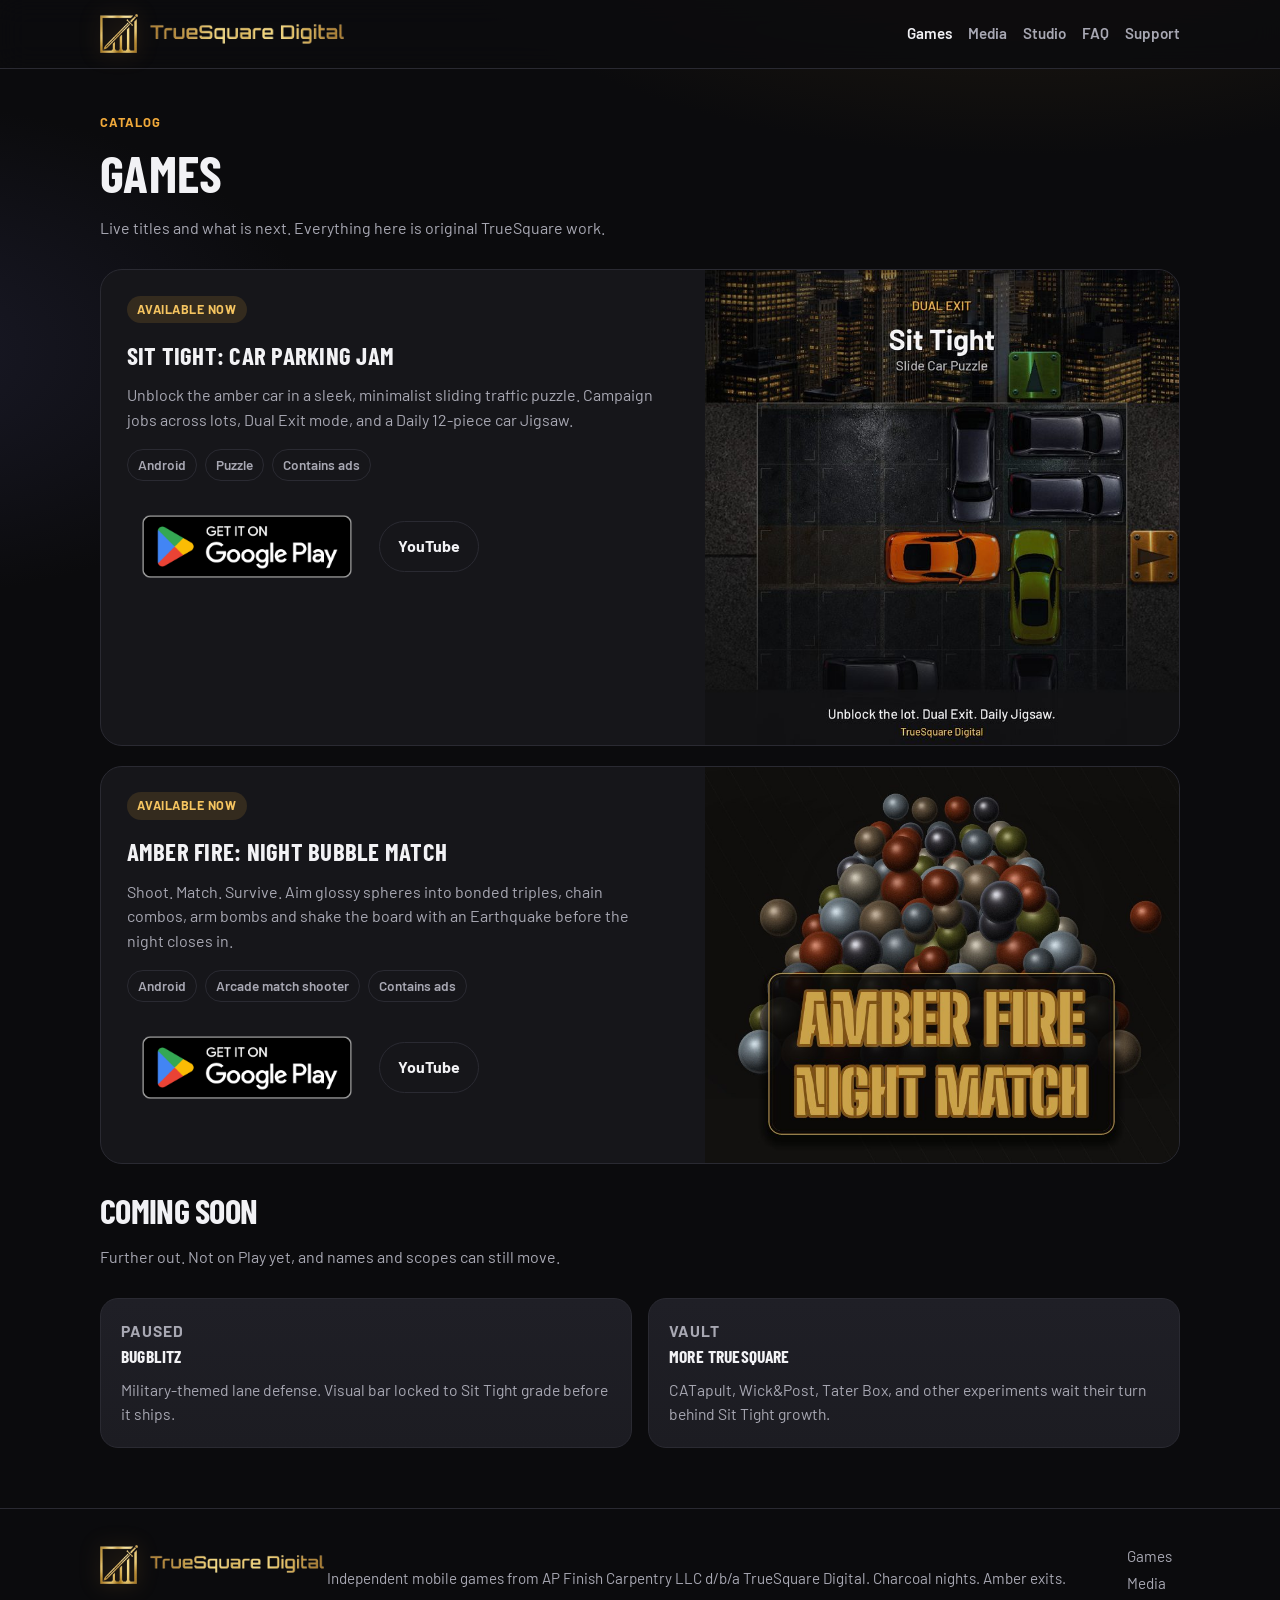
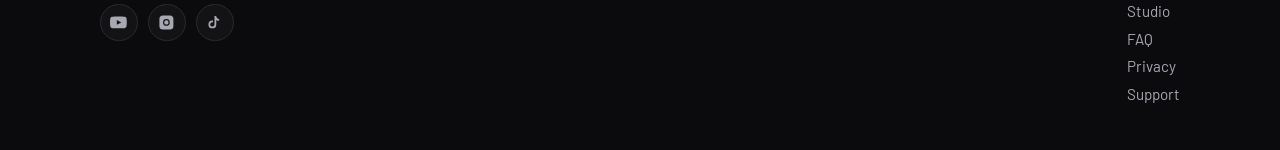
==== games/index.html @ a9b9c178 "Add the Media tab and the new Google Play titles (#10) Serve the approved clips at /media/, /media/s" ====
<!DOCTYPE html>
<html lang="en">
<head>
<meta charset="utf-8">
<meta name="viewport" content="width=device-width, initial-scale=1">
<title>Games — TrueSquare Digital</title>
<meta name="description" content="Sit Tight: Car Parking Jam is live. Amber Fire: Night Bubble Match, BugBlitz, and more TrueSquare titles are in the studio.">
<meta name="theme-color" content="#0b0b0d">
<link rel="icon" type="image/png" href="/assets/favicon.png">
<link rel="canonical" href="https://www.truesquaredigital.com/games/">
<meta property="og:title" content="Games — TrueSquare Digital">
<meta property="og:description" content="Sit Tight: Car Parking Jam is live. Amber Fire: Night Bubble Match, BugBlitz, and more TrueSquare titles are in the studio.">
<meta property="og:type" content="website">
<meta property="og:url" content="https://www.truesquaredigital.com/games/">
<meta property="og:image" content="https://www.truesquaredigital.com/assets/sittight-og.jpg">
<meta name="twitter:card" content="summary_large_image">
<link rel="preconnect" href="https://fonts.googleapis.com">
<link rel="preconnect" href="https://fonts.gstatic.com" crossorigin>
<link href="https://fonts.googleapis.com/css2?family=Barlow:wght@500;600;700;800&family=Barlow+Condensed:wght@700;800&display=swap" rel="stylesheet">
<link rel="stylesheet" href="/styles.css">
</head>
<body>
<header class="site-header">
  <div class="wrap nav">
    <a class="brand brand-logo" href="/" aria-label="TrueSquare Digital home"><img class="brand-mark logo-mark" src="/assets/tsq-logo-mark.png" width="38" height="39" alt=""><img class="logo-word" src="/assets/tsq-wordmark.png" width="450" height="47" alt="TrueSquare Digital"></a>
    <nav class="nav-links" aria-label="Primary">
      <a href="/games/" aria-current="page">Games</a>
      <a href="/media/">Media</a>
      <a href="/#studio">Studio</a>
      <a href="/#faq">FAQ</a>
      <a href="/support/">Support</a>
    </nav>
  </div>
</header>
<main class="wrap section">
  <p class="kicker">Catalog</p>
  <h1>Games</h1>
  <p class="section-intro">Live titles and what is next. Everything here is original TrueSquare work.</p>

  <article class="game-feature" style="margin-bottom:1.25rem">
    <div class="game-copy">
      <span class="pill">Available now</span>
      <h3>Sit Tight: Car Parking Jam</h3>
      <p class="game-meta">Unblock the amber car in a sleek, minimalist sliding traffic puzzle. Campaign jobs across lots, Dual Exit mode, and a Daily 12-piece car Jigsaw.</p>
      <div class="tags">
        <span class="tag">Android</span>
        <span class="tag">Puzzle</span>
        <span class="tag">Contains ads</span>
      </div>
      <div class="hero-cta">
        <a class="play-badge" href="https://play.google.com/store/apps/details?id=com.truesquare.sittight&utm_source=website&utm_medium=cta&utm_campaign=truesquare_site" rel="noopener" target="_blank"><img src="/assets/google-play-badge.png" width="240" height="93" alt="Get it on Google Play"></a>
        <a class="btn btn-ghost" href="https://www.youtube.com/@TrueSquareDigital" rel="noopener" target="_blank">YouTube</a>
      </div>
    </div>
    <div class="game-media">
      <img src="/assets/sittight-card.jpg" alt="Sit Tight Dual Exit board">
    </div>
  </article>

  <article class="game-feature" style="margin-bottom:1.25rem">
    <div class="game-copy">
      <span class="pill">Available now</span>
      <h3>Amber Fire: Night Bubble Match</h3>
      <p class="game-meta">Shoot. Match. Survive. Aim glossy spheres into bonded triples, chain combos, arm bombs and shake the board with an Earthquake before the night closes in.</p>
      <div class="tags">
        <span class="tag">Android</span>
        <span class="tag">Arcade match shooter</span>
        <span class="tag">Contains ads</span>
      </div>
      <div class="hero-cta">
        <a class="play-badge" href="https://play.google.com/store/apps/details?id=com.truesquare.amberfire&utm_source=website&utm_medium=cta&utm_campaign=truesquare_site" rel="noopener" target="_blank"><img src="/assets/google-play-badge.png" width="240" height="93" alt="Get Amber Fire on Google Play"></a>
        <a class="btn btn-ghost" href="https://www.youtube.com/@TrueSquareDigital" rel="noopener" target="_blank">YouTube</a>
      </div>
    </div>
    <div class="game-media">
      <img src="/assets/amber-wide.jpg" width="1080" height="700" alt="Amber Fire: Night Bubble Match title screen, a pyramid of glossy spheres">
    </div>
  </article>

  <h2>Coming soon</h2>
  <p class="section-intro">Further out. Not on Play yet, and names and scopes can still move.</p>
  <div class="coming">
    <article class="card"><p class="muted-label">Paused</p><h3>BugBlitz</h3><p>Military-themed lane defense. Visual bar locked to Sit Tight grade before it ships.</p></article>
    <article class="card"><p class="muted-label">Vault</p><h3>More TrueSquare</h3><p>CATapult, Wick&amp;Post, Tater Box, and other experiments wait their turn behind Sit Tight growth.</p></article>
  </div>
</main>
<footer class="site-footer">
  <div class="wrap footer-grid">
    <div>
      <a class="brand brand-logo footer-logo" href="/" aria-label="TrueSquare Digital home"><img class="logo-mark" src="/assets/tsq-logo-mark.png" width="38" height="39" alt=""><img class="logo-word" src="/assets/tsq-wordmark.png" width="450" height="47" alt="TrueSquare Digital"></a>
      Independent mobile games from AP Finish Carpentry LLC d/b/a TrueSquare Digital.
      Charcoal nights. Amber exits.
      <div class="social-row" aria-label="Social links">
        <a class="social" href="https://www.youtube.com/@TrueSquareDigital" rel="noopener" target="_blank" title="YouTube" aria-label="YouTube">
          <svg viewBox="0 0 24 24" aria-hidden="true"><path d="M23.5 6.2a3 3 0 0 0-2.1-2.1C19.5 3.5 12 3.5 12 3.5s-7.5 0-9.4.6A3 3 0 0 0 .5 6.2 31.5 31.5 0 0 0 0 12a31.5 31.5 0 0 0 .5 5.8 3 3 0 0 0 2.1 2.1c1.9.6 9.4.6 9.4.6s7.5 0 9.4-.6a3 3 0 0 0 2.1-2.1A31.5 31.5 0 0 0 24 12a31.5 31.5 0 0 0-.5-5.8zM9.75 15.5v-7l6.5 3.5-6.5 3.5z"/></svg>
        </a>
        <a class="social" href="https://www.instagram.com/truesquare_digital/" rel="noopener" target="_blank" title="Instagram" aria-label="Instagram">
          <svg viewBox="0 0 24 24" aria-hidden="true"><path d="M7 2h10a5 5 0 0 1 5 5v10a5 5 0 0 1-5 5H7a5 5 0 0 1-5-5V7a5 5 0 0 1 5-5zm5 5.2A4.8 4.8 0 1 0 16.8 12 4.8 4.8 0 0 0 12 7.2zm0 7.9A3.1 3.1 0 1 1 15.1 12 3.1 3.1 0 0 1 12 15.1zm6.2-8.9a1.15 1.15 0 1 1-1.15-1.15A1.15 1.15 0 0 1 18.2 6.2z"/></svg>
        </a>
        <a class="social" href="https://www.tiktok.com/@truesquaredigital" rel="noopener" target="_blank" title="TikTok" aria-label="TikTok">
          <svg viewBox="0 0 24 24" aria-hidden="true"><path d="M14.5 3c.4 2.4 1.9 4.1 4.3 4.4v2.4c-1.5.1-2.9-.4-4.1-1.3v6.4a5.6 5.6 0 1 1-5.6-5.6c.3 0 .6 0 .9.1v2.6a3 3 0 1 0 2.1 2.9V3h2.4z"/></svg>
        </a>
      </div>
    </div>
    <nav aria-label="Footer">
      <a href="/games/">Games</a>
      <a href="/media/">Media</a>
      <a href="/#studio">Studio</a>
      <a href="/#faq">FAQ</a>
      <a href="/privacy-policy/">Privacy</a>
      <a href="/support/">Support</a>
    </nav>
  </div>
</footer>
</body>
</html>
---- styles.css ----
:root {
  --bg: #0b0b0d;
  --bg-elev: #16161a;
  --bg-card: #1c1c22;
  --ink: #f2f2f5;
  --muted: #a8a8b3;
  --line: #2a2a32;
  --amber: #f0a93a;
  --amber-soft: #f5c460;
  --amber-dim: rgba(232, 168, 58, 0.14);
  --ok: #7dcea0;
  --radius: 18px;
  --max: 1080px;
  --font: "Barlow", "Segoe UI", system-ui, sans-serif;
}
* { box-sizing: border-box; }
html { scroll-behavior: smooth; }
body {
  margin: 0;
  font-family: var(--font);
  background: radial-gradient(1200px 600px at 80% -10%, #2a2112 0%, transparent 55%),
              radial-gradient(900px 500px at -10% 20%, #1a1a28 0%, transparent 50%),
              var(--bg);
  color: var(--ink);
  line-height: 1.55;
}
a { color: var(--amber-soft); text-decoration: none; }
a:hover { color: #fff; }
img { max-width: 100%; display: block; }
.wrap { width: min(var(--max), calc(100% - 2rem)); margin: 0 auto; }
.site-header {
  position: sticky; top: 0; z-index: 40;
  backdrop-filter: blur(14px);
  background: rgba(12,12,14,0.82);
  border-bottom: 1px solid var(--line);
}
.nav {
  display: flex; align-items: center; justify-content: space-between;
  padding: 0.9rem 0; gap: 1rem;
}
.brand {
  display: flex; align-items: center; gap: 0.7rem;
  color: var(--ink); font-weight: 700; letter-spacing: 0.02em;
}
.brand-mark {
  width: 40px; height: 40px; object-fit: contain; flex: 0 0 auto;
}
.nav-links { display: flex; flex-wrap: wrap; gap: 0.35rem 1rem; align-items: center; }
.nav-links a:not(.btn) { color: var(--muted); font-weight: 600; font-size: 0.95rem; }
.nav-links a:not(.btn):hover,
.nav-links a[aria-current="page"]:not(.btn) { color: var(--ink); }
.nav-links .btn { font-size: 0.95rem; }
.btn {
  display: inline-flex; align-items: center; justify-content: center; gap: 0.45rem;
  padding: 0.75rem 1.15rem; border-radius: 999px; font-weight: 700;
  border: 1px solid transparent; transition: 0.15s ease;
}
.btn-primary { background: var(--amber); color: #16110a; }
.btn-primary:hover { background: var(--amber-soft); color: #16110a; }
.play-badge { display: inline-flex; line-height: 0; }
.play-badge img { width: 240px; height: auto; }
.btn-ghost {
  background: transparent; color: var(--ink); border-color: var(--line);
}
.btn-ghost:hover { border-color: var(--amber); color: var(--amber-soft); }
.hero {
  display: grid; grid-template-columns: 1.05fr 0.95fr; gap: 2.5rem;
  align-items: center; padding: 3.5rem 0 2.5rem;
}
.kicker {
  color: var(--amber); font-weight: 700; letter-spacing: 0.08em;
  text-transform: uppercase; font-size: 0.8rem; margin: 0 0 0.8rem;
}
h1 {
  font-size: clamp(2.2rem, 4vw, 3.4rem); line-height: 1.08;
  margin: 0 0 1rem; letter-spacing: -0.02em;
}
.lede { color: var(--muted); font-size: 1.12rem; margin: 0 0 1.5rem; max-width: 38rem; }
.hero-cta { display: flex; flex-wrap: wrap; gap: 0.75rem; margin-bottom: 1.25rem; align-items: center; }
.trust {
  display: flex; flex-wrap: wrap; gap: 0.6rem 1.1rem; color: var(--muted); font-size: 0.92rem;
}
.trust span::before { content: "•"; color: var(--amber); margin-right: 0.55rem; }
.trust span:first-child::before { content: none; margin: 0; }
.hero-visual {
  position: relative; border-radius: calc(var(--radius) + 6px);
  overflow: hidden; border: 1px solid var(--line);
  box-shadow: 0 30px 80px rgba(0,0,0,0.45);
}
.hero-visual img { width: 100%; aspect-ratio: 16/10; object-fit: cover; }
.badge {
  position: absolute; left: 1rem; bottom: 1rem;
  background: rgba(12,12,14,0.86); border: 1px solid var(--line);
  padding: 0.55rem 0.8rem; border-radius: 999px; font-size: 0.85rem; font-weight: 650;
}
.section { padding: 2.75rem 0; }
.section h2 {
  margin: 0 0 0.5rem; font-size: clamp(1.6rem, 3vw, 2.15rem); letter-spacing: -0.02em;
}
.section-intro { color: var(--muted); max-width: 40rem; margin: 0 0 1.75rem; }
.grid-3 {
  display: grid; grid-template-columns: repeat(3, 1fr); gap: 1rem;
}
.card {
  background: linear-gradient(180deg, #1f1f26, var(--bg-card));
  border: 1px solid var(--line); border-radius: var(--radius); padding: 1.25rem;
}
.card h3 { margin: 0 0 0.45rem; font-size: 1.1rem; }
.card p { margin: 0; color: var(--muted); font-size: 0.98rem; }
.icon-dot {
  width: 2.1rem; height: 2.1rem; border-radius: 0.7rem; margin-bottom: 0.9rem;
  background: var(--amber-dim); border: 1px solid rgba(232,168,58,0.28);
  display: grid; place-items: center; color: var(--amber); font-weight: 800;
}
.game-feature {
  display: grid; grid-template-columns: 1.1fr 0.9fr; gap: 1.5rem;
  background: var(--bg-elev); border: 1px solid var(--line);
  border-radius: calc(var(--radius) + 4px); overflow: hidden;
}
.game-copy { padding: 1.6rem 1.6rem 1.8rem; }
.pill {
  display: inline-block; padding: 0.25rem 0.65rem; border-radius: 999px;
  background: var(--amber-dim); color: var(--amber-soft); font-size: 0.78rem;
  font-weight: 700; letter-spacing: 0.04em; text-transform: uppercase; margin-bottom: 0.8rem;
}
.game-copy h3 { margin: 0 0 0.55rem; font-size: 1.55rem; }
.game-meta { color: var(--muted); margin: 0 0 1rem; }
.tags { display: flex; flex-wrap: wrap; gap: 0.45rem; margin: 0 0 1.2rem; }
.tag {
  border: 1px solid var(--line); color: var(--muted); border-radius: 999px;
  padding: 0.28rem 0.65rem; font-size: 0.85rem; font-weight: 600;
}
.game-media img { width: 100%; height: 100%; object-fit: cover; min-height: 280px; }
.coming {
  display: grid; grid-template-columns: repeat(3, 1fr); gap: 1rem; margin-top: 1rem;
}
.coming .card { min-height: 150px; }
.muted-label { color: var(--amber); font-size: 0.78rem; font-weight: 700; letter-spacing: 0.06em; text-transform: uppercase; }
.cta-band {
  margin: 1rem 0 2.5rem; padding: 1.6rem;
  border-radius: var(--radius);
  border: 1px solid rgba(232,168,58,0.35);
  background: linear-gradient(120deg, rgba(232,168,58,0.14), rgba(28,28,34,0.2));
  display: flex; flex-wrap: wrap; gap: 1rem; align-items: center; justify-content: space-between;
}
.cta-band p { margin: 0.2rem 0 0; color: var(--muted); }
.site-footer {
  border-top: 1px solid var(--line); padding: 2rem 0 2.5rem; margin-top: 1rem;
  color: var(--muted); font-size: 0.95rem;
}
.footer-grid {
  display: grid; grid-template-columns: minmax(0, 1.2fr) auto; gap: 1.5rem 2rem; align-items: start;
}
.footer-grid strong { color: var(--ink); display: block; margin-bottom: 0.55rem; }
.footer-grid a { display: block; color: var(--muted); margin: 0.25rem 0; }
.footer-grid a:hover { color: var(--amber-soft); }
.footer-grid a.footer-logo { display: inline-flex; }
.footer-grid .f-links {
  display: flex; flex-wrap: wrap; justify-content: flex-end; align-content: flex-start;
  gap: 0.7rem 1.4rem; padding-top: 0.15rem;
}
.footer-grid .f-links a { display: inline; margin: 0; color: var(--ink); font-weight: 600; }
.footer-grid .f-links a:last-child { color: var(--amber); }
.footer-grid .f-links a:hover { color: var(--amber-soft); }
.legal { max-width: 46rem; padding: 2.5rem 0 3rem; }
.legal h1 { font-size: 2rem; margin-bottom: 0.4rem; }
.legal h2 { font-size: 1.2rem; margin: 1.6rem 0 0.5rem; }
.legal p, .legal li { color: var(--muted); }
.legal ul { padding-left: 1.2rem; }
.meta { color: var(--muted); font-size: 0.92rem; margin-bottom: 1.4rem; }
@media (min-width: 901px) {
  main.legal:has(h2) { max-width: 68ch; margin-left: auto; margin-right: auto; }
}
@media (max-width: 900px) {
  .hero, .game-feature, .grid-3, .coming, .footer-grid { grid-template-columns: 1fr; }
  .nav { flex-direction: column; align-items: flex-start; }
}

.social-row { display: flex; gap: 0.65rem; margin-top: 0.85rem; flex-wrap: wrap; }
.social {
  width: 2.35rem; height: 2.35rem; border-radius: 999px;
  border: 1px solid var(--line);
  display: flex; align-items: center; justify-content: center;
  padding: 0;
  color: var(--ink); background: rgba(255,255,255,0.03);
}
.footer-grid a.social {
  display: flex; align-items: center; justify-content: center;
  margin: 0; padding: 0;
}
.social:hover { border-color: var(--amber); color: var(--amber-soft); background: var(--amber-dim); }
.social svg,
.social img { display: block; width: 1.05rem; height: 1.05rem; margin: 0; padding: 0; fill: currentColor; }

/* Direction A studio look, shared by inner pages (2026-10-26) */
h1, h2, .game-feature h3, .coming h3 { font-family: "Barlow Condensed", "Barlow", "Segoe UI", system-ui, sans-serif; text-transform: uppercase; letter-spacing: .01em; }
h1 { letter-spacing: .005em; }
.brand { font-family: "Barlow Condensed", "Barlow", sans-serif; font-weight: 800; font-size: 1.25rem; text-transform: uppercase; letter-spacing: .04em; }
.brand b { color: var(--amber); font-weight: 800; }
.btn-primary { background: linear-gradient(180deg, #f6be55, #e08b1e); box-shadow: 0 8px 24px rgba(240,169,58,.3); }
.legal h1, .legal h2 { text-transform: none; }
.pill.soon { background: rgba(10,10,12,.78); color: var(--amber-soft); border: 1px solid rgba(240,169,58,.5); }
.soon-chip { display: inline-flex; align-items: center; height: 46px; padding: 0 16px; border-radius: 10px; border: 1px dashed #3a3a44; color: var(--muted); font-weight: 700; font-size: .92rem; }
@media (min-width: 901px) { .coming { grid-template-columns: repeat(2, 1fr); } }
.game-media img[src$="amber-wide.jpg"] { object-position: 50% 78%; }

/* real wordmark + mark images (2026-10-26 v2) */
.brand-logo { gap: 12px; }
.brand-logo .logo-mark { width: 38px; height: auto; filter: drop-shadow(0 0 10px rgba(240,169,58,.25)); }
.brand-logo .logo-word { height: 20px; width: auto; }
.footer-logo { display: inline-flex; margin-bottom: .6rem; }
.footer-logo .logo-word { height: 18px; }
@media (max-width: 900px) {
  .brand-logo .logo-mark { width: 32px; }
  .brand-logo .logo-word { height: 15px; }
  .footer-grid .f-links { flex-direction: column; align-items: flex-start; justify-content: flex-start; gap: 0.65rem; }
}
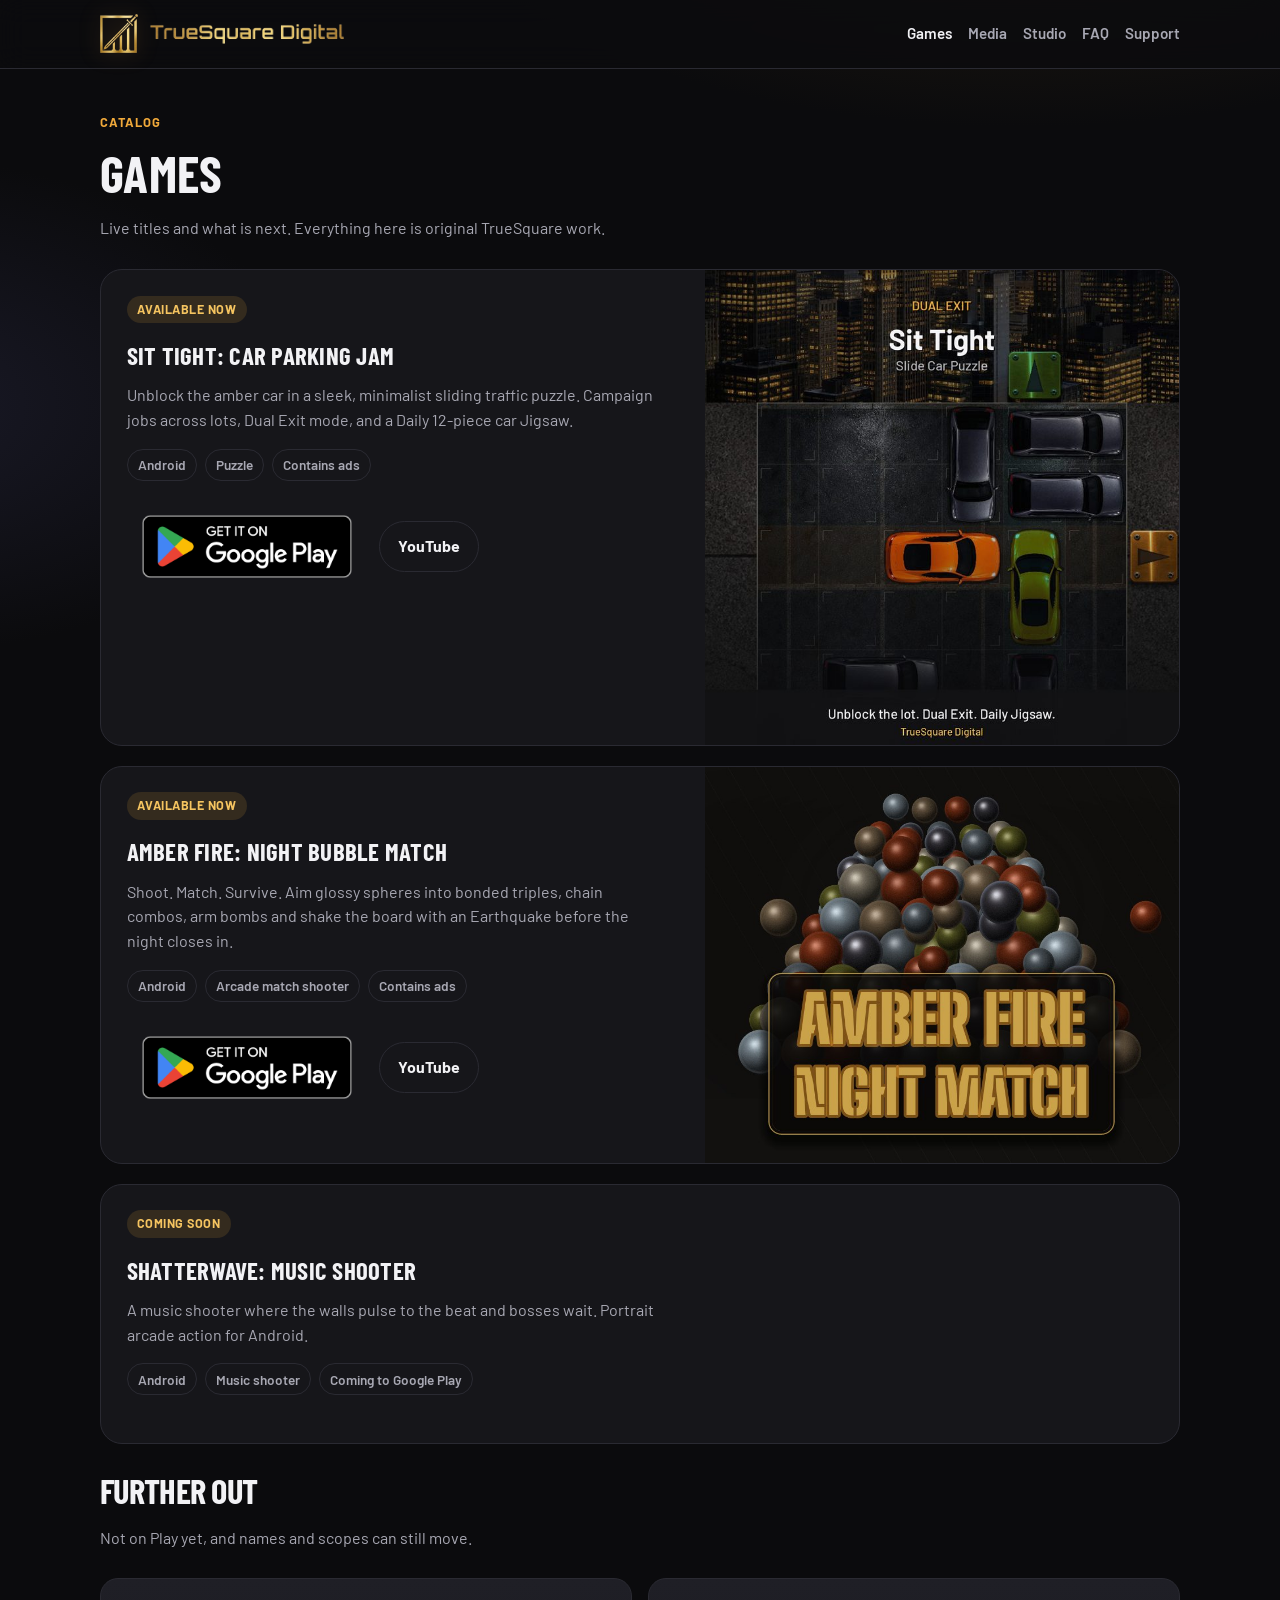
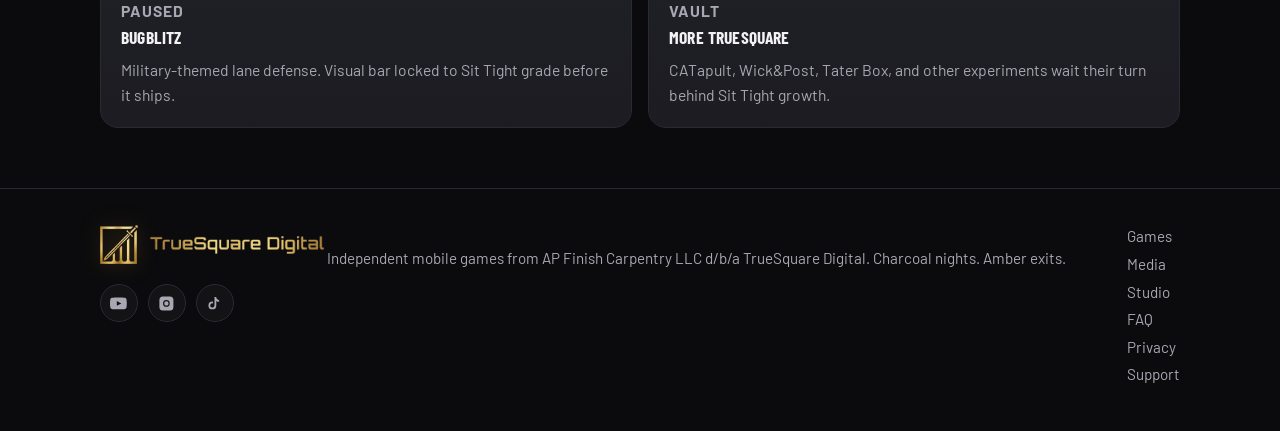
==== commit 41426d3d: "Games: add Shatterwave: Music Shooter coming-soon card Text only, no store link, no media (none Eye-" ====
--- a/games/index.html
+++ b/games/index.html
@@ -4,12 +4,12 @@
 <meta charset="utf-8">
 <meta name="viewport" content="width=device-width, initial-scale=1">
 <title>Games — TrueSquare Digital</title>
-<meta name="description" content="Sit Tight: Car Parking Jam is live. Amber Fire: Night Bubble Match, BugBlitz, and more TrueSquare titles are in the studio.">
+<meta name="description" content="Sit Tight: Car Parking Jam is live. Amber Fire: Night Bubble Match is live too. Shatterwave: Music Shooter is coming soon.">
 <meta name="theme-color" content="#0b0b0d">
 <link rel="icon" type="image/png" href="/assets/favicon.png">
 <link rel="canonical" href="https://www.truesquaredigital.com/games/">
 <meta property="og:title" content="Games — TrueSquare Digital">
-<meta property="og:description" content="Sit Tight: Car Parking Jam is live. Amber Fire: Night Bubble Match, BugBlitz, and more TrueSquare titles are in the studio.">
+<meta property="og:description" content="Sit Tight: Car Parking Jam is live. Amber Fire: Night Bubble Match is live too. Shatterwave: Music Shooter is coming soon.">
 <meta property="og:type" content="website">
 <meta property="og:url" content="https://www.truesquaredigital.com/games/">
 <meta property="og:image" content="https://www.truesquaredigital.com/assets/sittight-og.jpg">
@@ -48,7 +48,7 @@
         <span class="tag">Contains ads</span>
       </div>
       <div class="hero-cta">
-        <a class="play-badge" href="https://play.google.com/store/apps/details?id=com.truesquare.sittight&utm_source=website&utm_medium=cta&utm_campaign=truesquare_site" rel="noopener" target="_blank"><img src="/assets/google-play-badge.png" width="240" height="93" alt="Get it on Google Play"></a>
+        <a class="play-badge" href="https://play.google.com/store/apps/details?id=com.truesquare.sittight&referrer=utm_source%3Dwebsite%26utm_medium%3Dweb%26utm_campaign%3Dtsq_organic" rel="noopener" target="_blank"><img src="/assets/google-play-badge.png" width="240" height="93" alt="Get it on Google Play"></a>
         <a class="btn btn-ghost" href="https://www.youtube.com/@TrueSquareDigital" rel="noopener" target="_blank">YouTube</a>
       </div>
     </div>
@@ -68,7 +68,7 @@
         <span class="tag">Contains ads</span>
       </div>
       <div class="hero-cta">
-        <a class="play-badge" href="https://play.google.com/store/apps/details?id=com.truesquare.amberfire&utm_source=website&utm_medium=cta&utm_campaign=truesquare_site" rel="noopener" target="_blank"><img src="/assets/google-play-badge.png" width="240" height="93" alt="Get Amber Fire on Google Play"></a>
+        <a class="play-badge" href="https://play.google.com/store/apps/details?id=com.truesquare.amberfire&referrer=utm_source%3Dwebsite%26utm_medium%3Dweb%26utm_campaign%3Dtsq_organic" rel="noopener" target="_blank"><img src="/assets/google-play-badge.png" width="240" height="93" alt="Get Amber Fire on Google Play"></a>
         <a class="btn btn-ghost" href="https://www.youtube.com/@TrueSquareDigital" rel="noopener" target="_blank">YouTube</a>
       </div>
     </div>
@@ -77,8 +77,21 @@
     </div>
   </article>
 
-  <h2>Coming soon</h2>
-  <p class="section-intro">Further out. Not on Play yet, and names and scopes can still move.</p>
+  <article class="game-feature" style="margin-bottom:1.25rem" id="shatterwave">
+    <div class="game-copy">
+      <span class="pill">Coming soon</span>
+      <h3>Shatterwave: Music Shooter</h3>
+      <p class="game-meta">A music shooter where the walls pulse to the beat and bosses wait. Portrait arcade action for Android.</p>
+      <div class="tags">
+        <span class="tag">Android</span>
+        <span class="tag">Music shooter</span>
+        <span class="tag">Coming to Google Play</span>
+      </div>
+    </div>
+  </article>
+
+  <h2>Further out</h2>
+  <p class="section-intro">Not on Play yet, and names and scopes can still move.</p>
   <div class="coming">
     <article class="card"><p class="muted-label">Paused</p><h3>BugBlitz</h3><p>Military-themed lane defense. Visual bar locked to Sit Tight grade before it ships.</p></article>
     <article class="card"><p class="muted-label">Vault</p><h3>More TrueSquare</h3><p>CATapult, Wick&amp;Post, Tater Box, and other experiments wait their turn behind Sit Tight growth.</p></article>
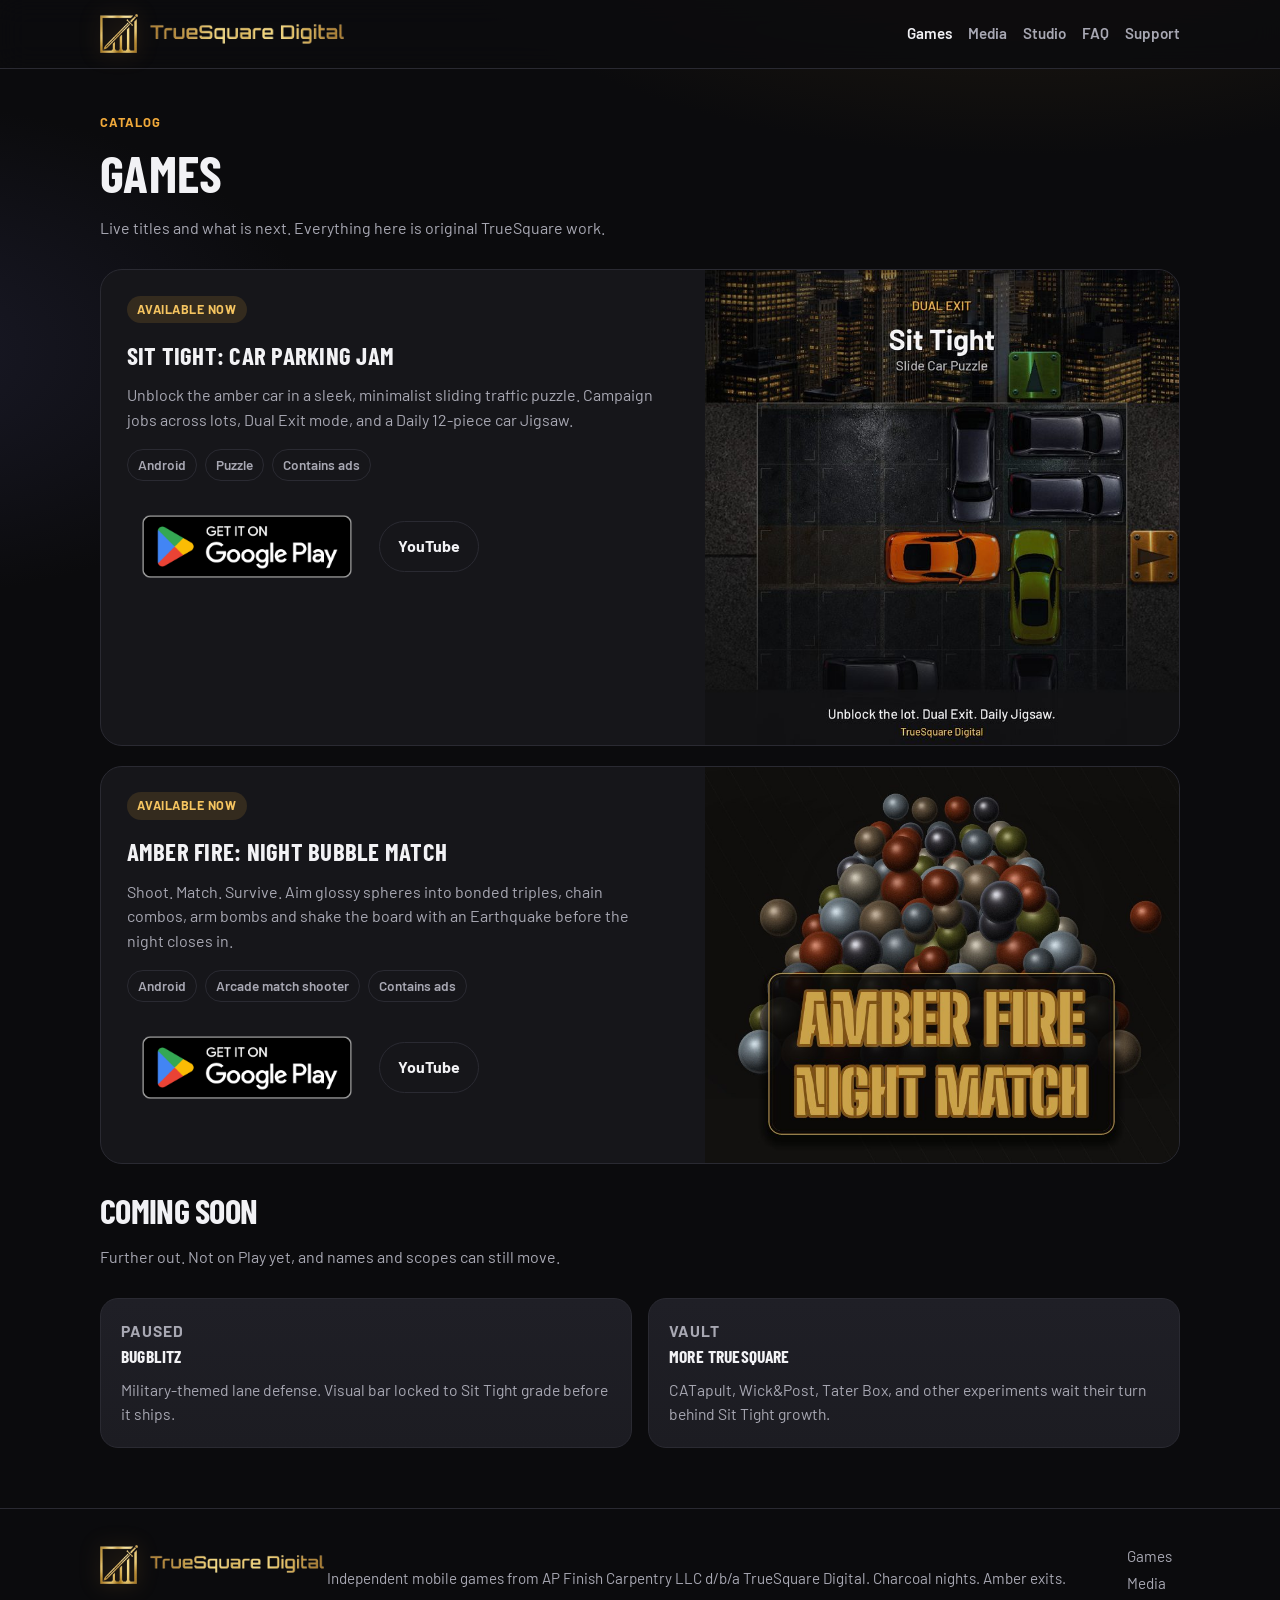
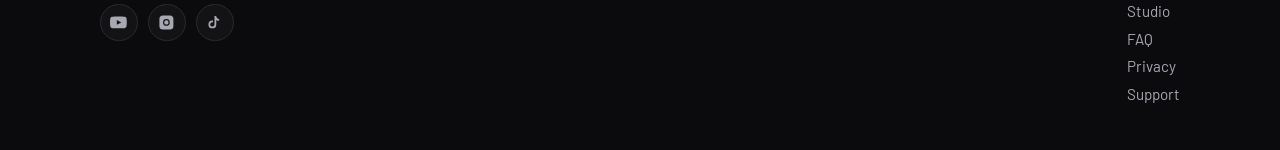
==== commit 865da85d: "Merge pull request #24 from TSQMain/site/web-pass-2026-11-17 Web pass: align game names with Play, r" ====
--- a/games/index.html
+++ b/games/index.html
@@ -3,13 +3,13 @@
 <head>
 <meta charset="utf-8">
 <meta name="viewport" content="width=device-width, initial-scale=1">
-<title>Games — TrueSquare Digital</title>
-<meta name="description" content="Sit Tight: Car Parking Jam is live. Amber Fire: Night Bubble Match is live too. Shatterwave: Music Shooter is coming soon.">
+<title>Games | TrueSquare Digital</title>
+<meta name="description" content="Sit Tight: Car Parking Jam is live. Amber Fire: Night Bubble Match, BugBlitz, and more TrueSquare titles are in the studio.">
 <meta name="theme-color" content="#0b0b0d">
 <link rel="icon" type="image/png" href="/assets/favicon.png">
 <link rel="canonical" href="https://www.truesquaredigital.com/games/">
-<meta property="og:title" content="Games — TrueSquare Digital">
-<meta property="og:description" content="Sit Tight: Car Parking Jam is live. Amber Fire: Night Bubble Match is live too. Shatterwave: Music Shooter is coming soon.">
+<meta property="og:title" content="Games | TrueSquare Digital">
+<meta property="og:description" content="Sit Tight: Car Parking Jam is live. Amber Fire: Night Bubble Match, BugBlitz, and more TrueSquare titles are in the studio.">
 <meta property="og:type" content="website">
 <meta property="og:url" content="https://www.truesquaredigital.com/games/">
 <meta property="og:image" content="https://www.truesquaredigital.com/assets/sittight-og.jpg">
@@ -77,21 +77,8 @@
     </div>
   </article>
 
-  <article class="game-feature" style="margin-bottom:1.25rem" id="shatterwave">
-    <div class="game-copy">
-      <span class="pill">Coming soon</span>
-      <h3>Shatterwave: Music Shooter</h3>
-      <p class="game-meta">A music shooter where the walls pulse to the beat and bosses wait. Portrait arcade action for Android.</p>
-      <div class="tags">
-        <span class="tag">Android</span>
-        <span class="tag">Music shooter</span>
-        <span class="tag">Coming to Google Play</span>
-      </div>
-    </div>
-  </article>
-
-  <h2>Further out</h2>
-  <p class="section-intro">Not on Play yet, and names and scopes can still move.</p>
+  <h2>Coming soon</h2>
+  <p class="section-intro">Further out. Not on Play yet, and names and scopes can still move.</p>
   <div class="coming">
     <article class="card"><p class="muted-label">Paused</p><h3>BugBlitz</h3><p>Military-themed lane defense. Visual bar locked to Sit Tight grade before it ships.</p></article>
     <article class="card"><p class="muted-label">Vault</p><h3>More TrueSquare</h3><p>CATapult, Wick&amp;Post, Tater Box, and other experiments wait their turn behind Sit Tight growth.</p></article>
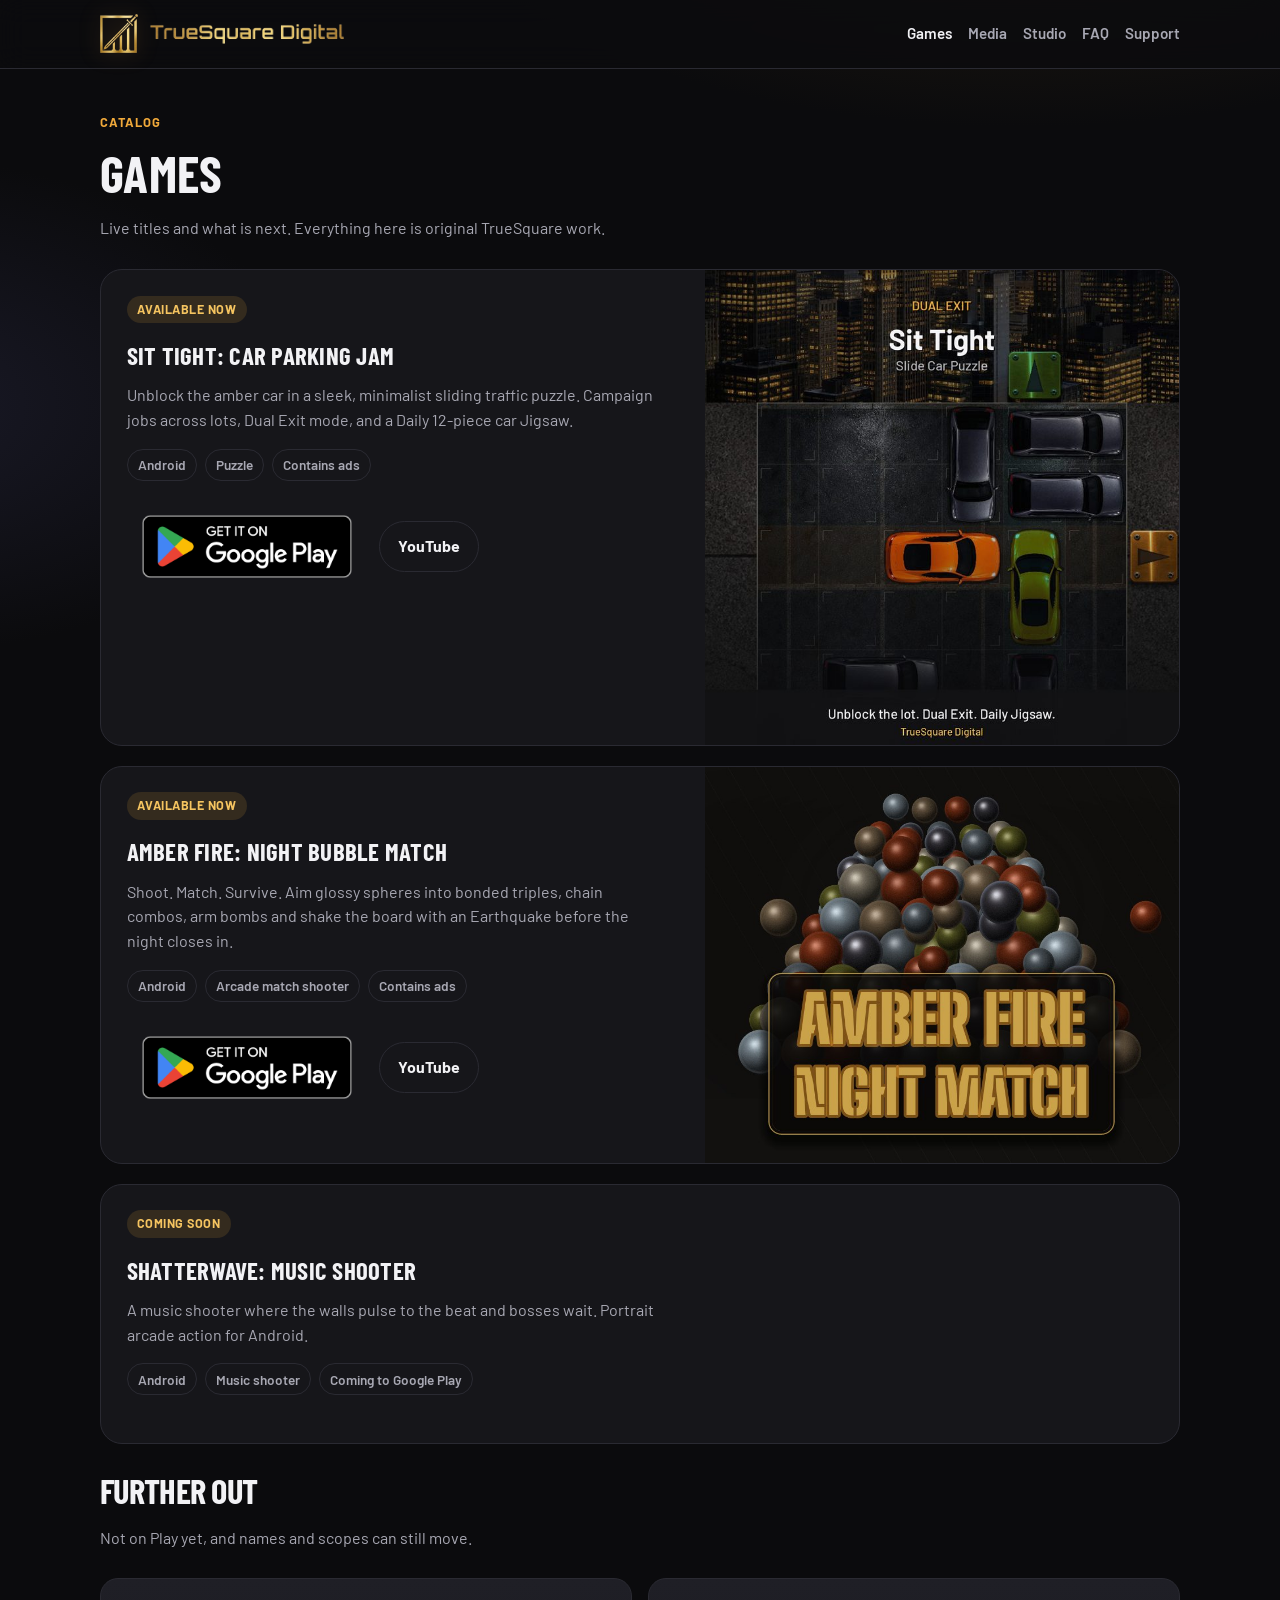
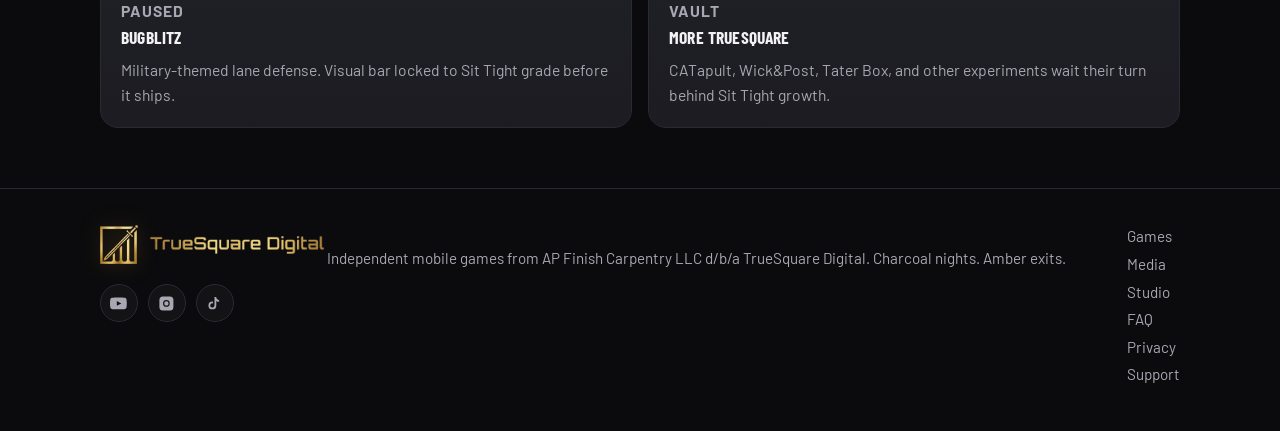
==== commit 3629c61d: "Merge main into web/shatterwave-coming-soon (keep Shatterwave description, dash-free title) Co-Autho" ====
--- a/games/index.html
+++ b/games/index.html
@@ -4,12 +4,12 @@
 <meta charset="utf-8">
 <meta name="viewport" content="width=device-width, initial-scale=1">
 <title>Games | TrueSquare Digital</title>
-<meta name="description" content="Sit Tight: Car Parking Jam is live. Amber Fire: Night Bubble Match, BugBlitz, and more TrueSquare titles are in the studio.">
+<meta name="description" content="Sit Tight: Car Parking Jam is live. Amber Fire: Night Bubble Match is live too. Shatterwave: Music Shooter is coming soon.">
 <meta name="theme-color" content="#0b0b0d">
 <link rel="icon" type="image/png" href="/assets/favicon.png">
 <link rel="canonical" href="https://www.truesquaredigital.com/games/">
 <meta property="og:title" content="Games | TrueSquare Digital">
-<meta property="og:description" content="Sit Tight: Car Parking Jam is live. Amber Fire: Night Bubble Match, BugBlitz, and more TrueSquare titles are in the studio.">
+<meta property="og:description" content="Sit Tight: Car Parking Jam is live. Amber Fire: Night Bubble Match is live too. Shatterwave: Music Shooter is coming soon.">
 <meta property="og:type" content="website">
 <meta property="og:url" content="https://www.truesquaredigital.com/games/">
 <meta property="og:image" content="https://www.truesquaredigital.com/assets/sittight-og.jpg">
@@ -77,8 +77,21 @@
     </div>
   </article>
 
-  <h2>Coming soon</h2>
-  <p class="section-intro">Further out. Not on Play yet, and names and scopes can still move.</p>
+  <article class="game-feature" style="margin-bottom:1.25rem" id="shatterwave">
+    <div class="game-copy">
+      <span class="pill">Coming soon</span>
+      <h3>Shatterwave: Music Shooter</h3>
+      <p class="game-meta">A music shooter where the walls pulse to the beat and bosses wait. Portrait arcade action for Android.</p>
+      <div class="tags">
+        <span class="tag">Android</span>
+        <span class="tag">Music shooter</span>
+        <span class="tag">Coming to Google Play</span>
+      </div>
+    </div>
+  </article>
+
+  <h2>Further out</h2>
+  <p class="section-intro">Not on Play yet, and names and scopes can still move.</p>
   <div class="coming">
     <article class="card"><p class="muted-label">Paused</p><h3>BugBlitz</h3><p>Military-themed lane defense. Visual bar locked to Sit Tight grade before it ships.</p></article>
     <article class="card"><p class="muted-label">Vault</p><h3>More TrueSquare</h3><p>CATapult, Wick&amp;Post, Tater Box, and other experiments wait their turn behind Sit Tight growth.</p></article>
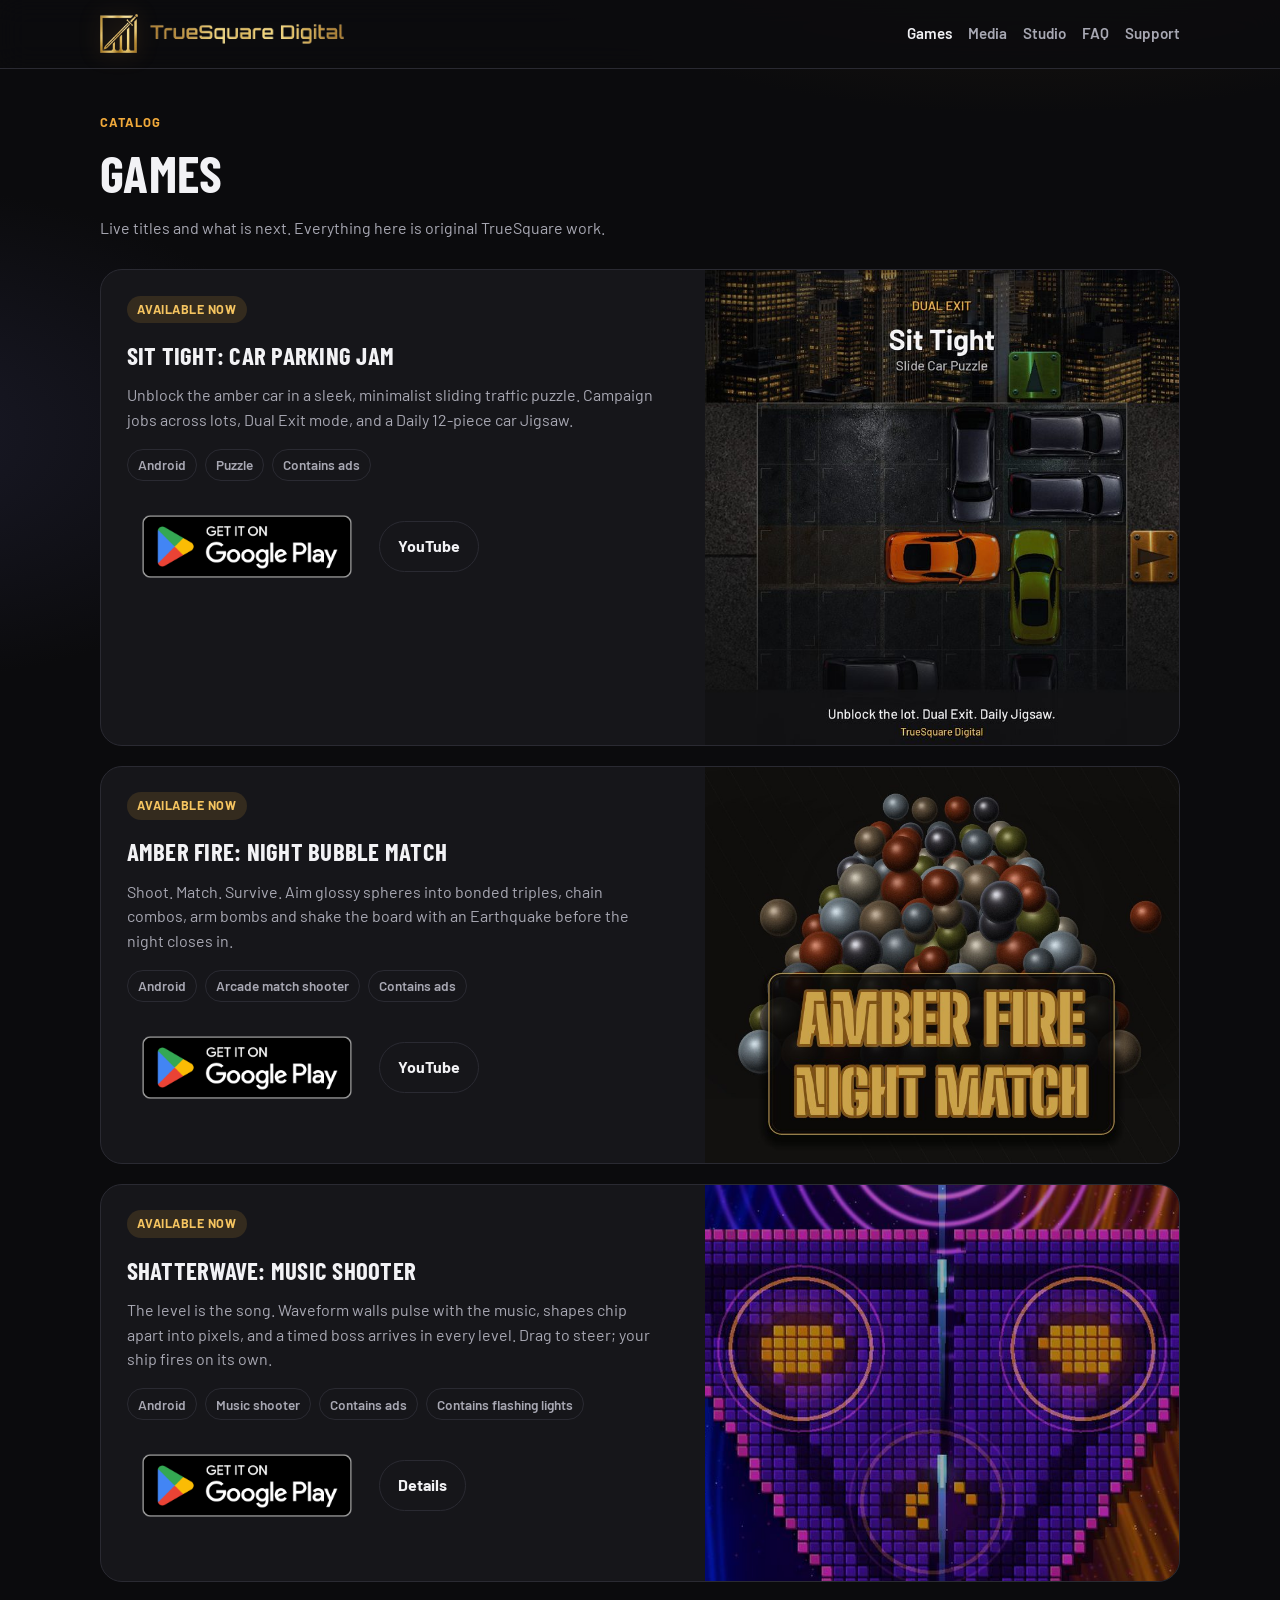
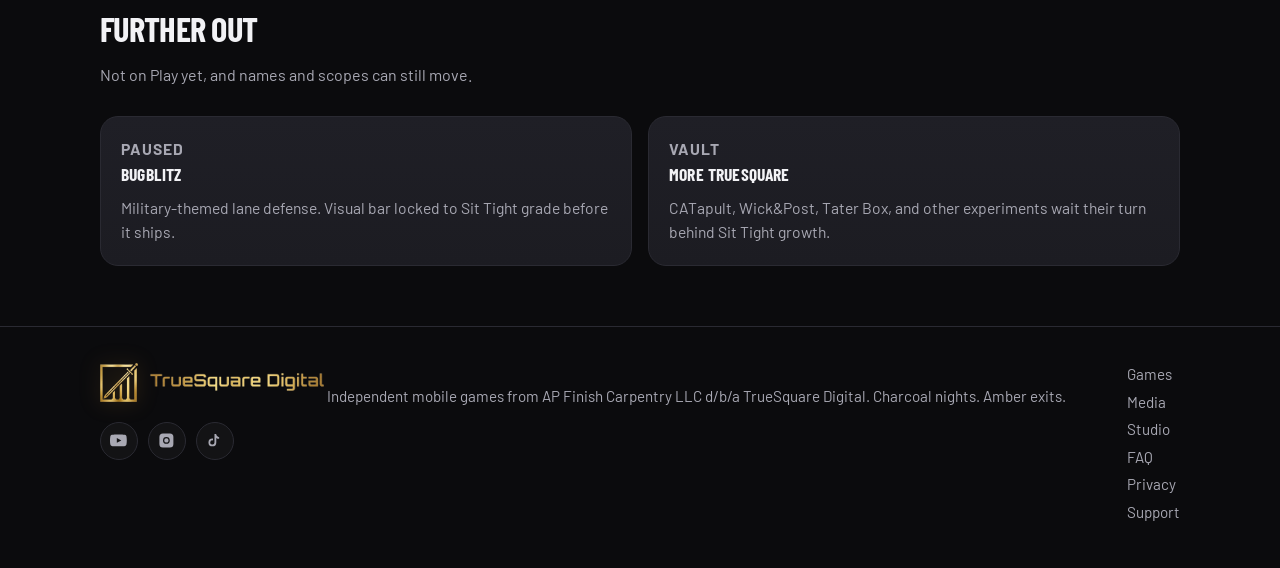
==== commit cc77db46: "Shatterwave launch prep: game page, home and games cards, sitemap (merge at launch) Co-Authored-By: " ====
--- a/games/index.html
+++ b/games/index.html
@@ -4,12 +4,12 @@
 <meta charset="utf-8">
 <meta name="viewport" content="width=device-width, initial-scale=1">
 <title>Games | TrueSquare Digital</title>
-<meta name="description" content="Sit Tight: Car Parking Jam is live. Amber Fire: Night Bubble Match is live too. Shatterwave: Music Shooter is coming soon.">
+<meta name="description" content="Sit Tight: Car Parking Jam is live. Amber Fire: Night Bubble Match is live too. Shatterwave: Music Shooter is live too.">
 <meta name="theme-color" content="#0b0b0d">
 <link rel="icon" type="image/png" href="/assets/favicon.png">
 <link rel="canonical" href="https://www.truesquaredigital.com/games/">
 <meta property="og:title" content="Games | TrueSquare Digital">
-<meta property="og:description" content="Sit Tight: Car Parking Jam is live. Amber Fire: Night Bubble Match is live too. Shatterwave: Music Shooter is coming soon.">
+<meta property="og:description" content="Sit Tight: Car Parking Jam is live. Amber Fire: Night Bubble Match is live too. Shatterwave: Music Shooter is live too.">
 <meta property="og:type" content="website">
 <meta property="og:url" content="https://www.truesquaredigital.com/games/">
 <meta property="og:image" content="https://www.truesquaredigital.com/assets/sittight-og.jpg">
@@ -77,16 +77,25 @@
     </div>
   </article>
 
+  <!-- Shatterwave goes live on Google Play at launch (target Dec 10). Merge this PR only when the Play listing is public, or the badge link will 404. -->
   <article class="game-feature" style="margin-bottom:1.25rem" id="shatterwave">
     <div class="game-copy">
-      <span class="pill">Coming soon</span>
+      <span class="pill">Available now</span>
       <h3>Shatterwave: Music Shooter</h3>
-      <p class="game-meta">A music shooter where the walls pulse to the beat and bosses wait. Portrait arcade action for Android.</p>
+      <p class="game-meta">The level is the song. Waveform walls pulse with the music, shapes chip apart into pixels, and a timed boss arrives in every level. Drag to steer; your ship fires on its own.</p>
       <div class="tags">
         <span class="tag">Android</span>
         <span class="tag">Music shooter</span>
-        <span class="tag">Coming to Google Play</span>
+        <span class="tag">Contains ads</span>
+        <span class="tag">Contains flashing lights</span>
       </div>
+      <div class="hero-cta">
+        <a class="play-badge" href="https://play.google.com/store/apps/details?id=com.truesquare.shatterwave&referrer=utm_source%3Dwebsite%26utm_medium%3Dweb%26utm_campaign%3Dtsq_organic" rel="noopener" target="_blank"><img src="/assets/google-play-badge.png" width="240" height="93" alt="Get Shatterwave on Google Play"></a>
+        <a class="btn btn-ghost" href="/games/shatterwave/">Details</a>
+      </div>
+    </div>
+    <div class="game-media">
+      <img src="/assets/shatterwave-card.jpg" width="1024" height="500" alt="Shatterwave: Music Shooter, a pixel boss above glowing waveform walls">
     </div>
   </article>
 
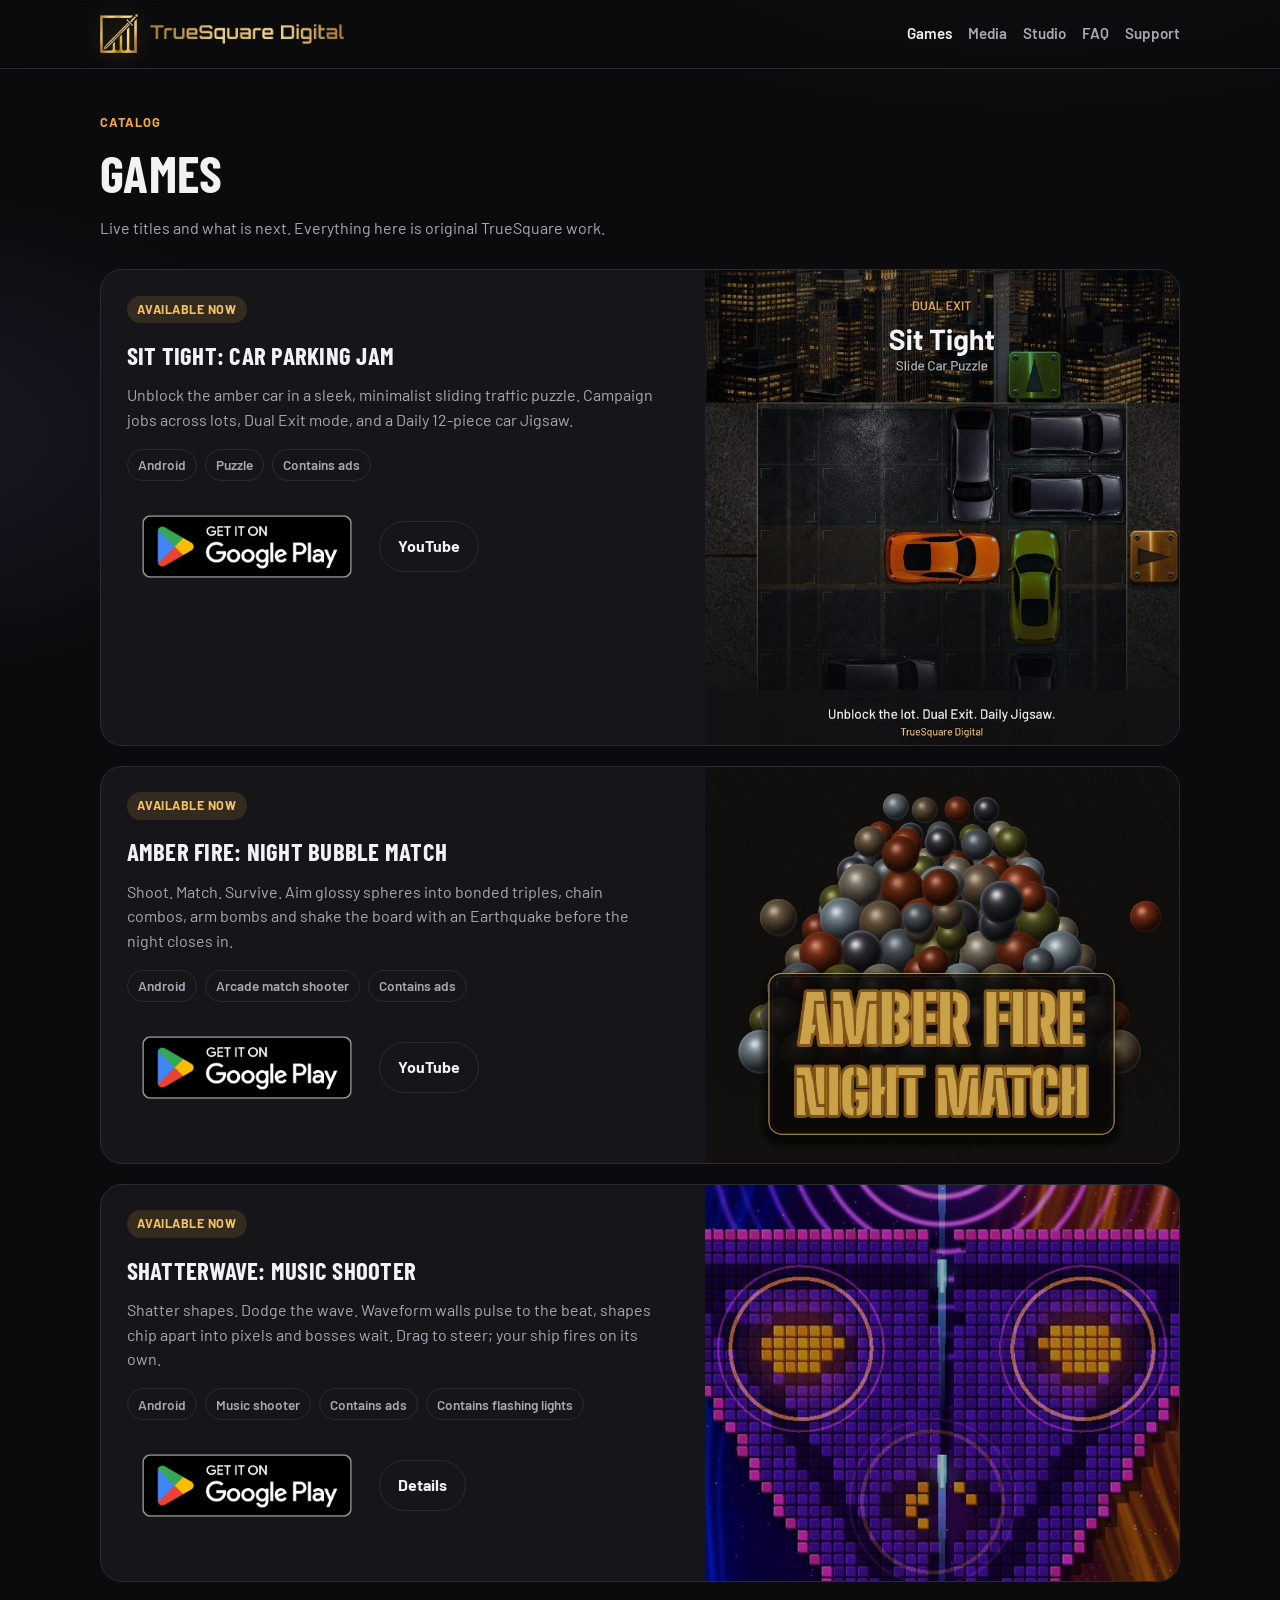
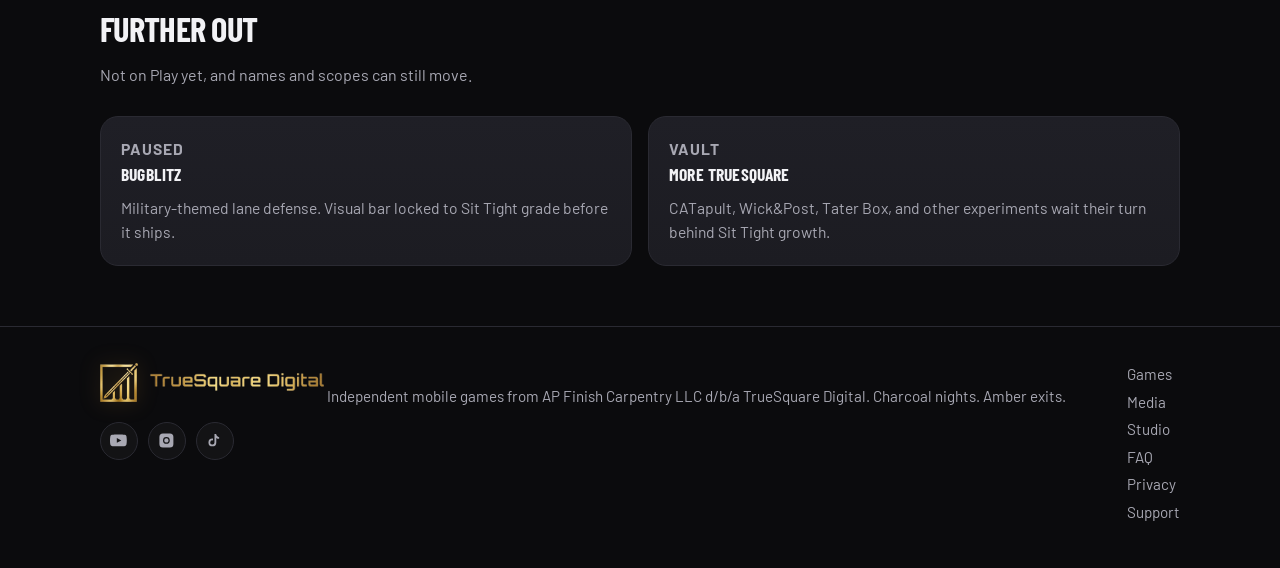
==== commit 8af6ad66: "Shatterwave page: match final 0.1.8 listing, tagline, features, final store screenshots Co-Authored-" ====
--- a/games/index.html
+++ b/games/index.html
@@ -77,12 +77,12 @@
     </div>
   </article>
 
-  <!-- Shatterwave goes live on Google Play at launch (target Dec 10). Merge this PR only when the Play listing is public, or the badge link will 404. -->
+  <!-- Launch 2026-11-19 (0.1.8). Merge only when the Play listing is live, or the badge link will 404. -->
   <article class="game-feature" style="margin-bottom:1.25rem" id="shatterwave">
     <div class="game-copy">
       <span class="pill">Available now</span>
       <h3>Shatterwave: Music Shooter</h3>
-      <p class="game-meta">The level is the song. Waveform walls pulse with the music, shapes chip apart into pixels, and a timed boss arrives in every level. Drag to steer; your ship fires on its own.</p>
+      <p class="game-meta">Shatter shapes. Dodge the wave. Waveform walls pulse to the beat, shapes chip apart into pixels and bosses wait. Drag to steer; your ship fires on its own.</p>
       <div class="tags">
         <span class="tag">Android</span>
         <span class="tag">Music shooter</span>
